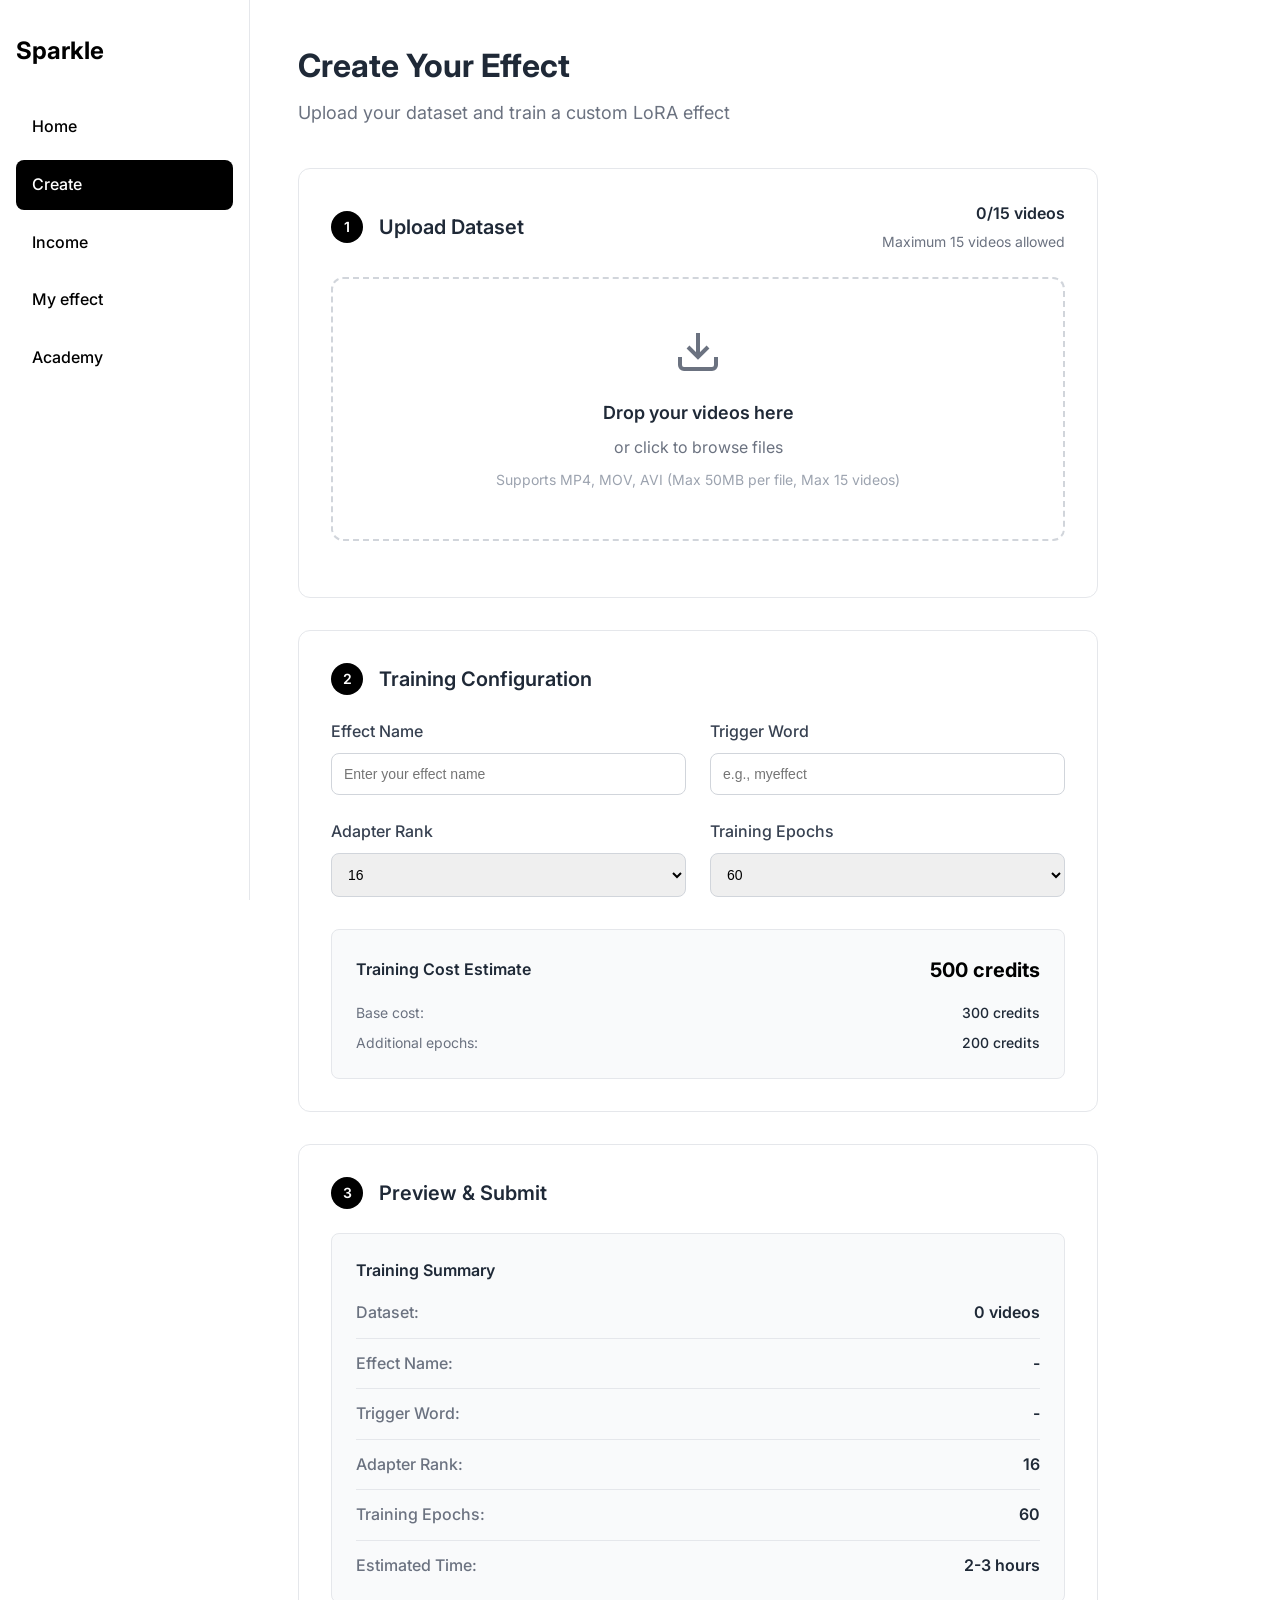
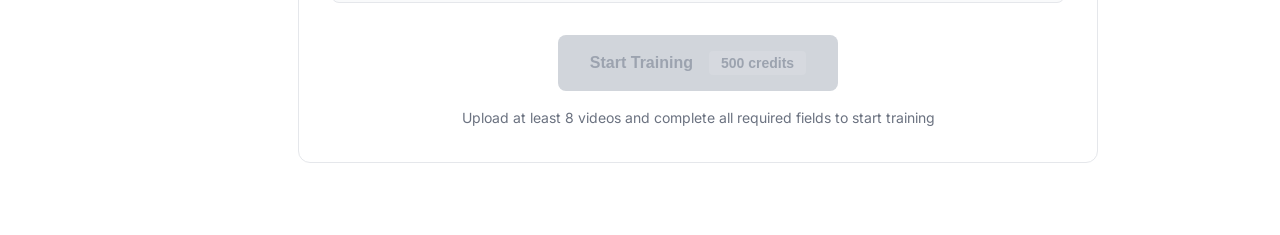
==== create.html @ 31687cc3 "Initial commit" ====
<!DOCTYPE html>
<html lang="en">
<head>
    <meta charset="UTF-8">
    <meta name="viewport" content="width=device-width, initial-scale=1.0">
    <title>Sparkle - Create</title>
    <link rel="stylesheet" href="create-styles.css">
    <link href="https://fonts.googleapis.com/css2?family=Inter:wght@400;500;600;700&display=swap" rel="stylesheet">
</head>
<body>
    <div class="create-container">
        <!-- Left Sidebar Navigation -->
        <aside class="sidebar">
            <div class="sidebar-header">
                <h1 class="platform-name">Sparkle</h1>
            </div>
            <nav class="sidebar-nav">
                <a href="dashboard.html" class="nav-item">
                    <span class="nav-text">Home</span>
                </a>
                <a href="create.html" class="nav-item active">
                    <span class="nav-text">Create</span>
                </a>
                <a href="income.html" class="nav-item">
                    <span class="nav-text">Income</span>
                </a>
                <a href="my-effects.html" class="nav-item">
                    <span class="nav-text">My effect</span>
                </a>
                <a href="academy.html" class="nav-item">
                    <span class="nav-text">Academy</span>
                </a>
            </nav>
        </aside>

        <!-- Main Content Area -->
        <main class="main-content">
            <!-- Page Header -->
            <div class="page-header">
                <h2 class="page-title">Create Your Effect</h2>
                <p class="page-description">Upload your dataset and train a custom LoRA effect</p>
            </div>

            <!-- Create Form -->
            <div class="create-form">
                <!-- Step 1: Dataset Upload -->
                <div class="form-section">
                    <div class="section-header">
                        <div class="step-number">1</div>
                        <h3 class="section-title">Upload Dataset</h3>
                        <div class="upload-status">
                            <span class="upload-count" id="upload-count">0/15 videos</span>
                            <span class="upload-limit">Maximum 15 videos allowed</span>
                        </div>
                    </div>
                    
                    <div class="upload-area" id="upload-area">
                        <div class="upload-content">
                            <div class="upload-icon">
                                <svg width="48" height="48" viewBox="0 0 24 24" fill="none" stroke="currentColor" stroke-width="2">
                                    <path d="M21 15v4a2 2 0 0 1-2 2H5a2 2 0 0 1-2-2v-4"/>
                                    <polyline points="7,10 12,15 17,10"/>
                                    <line x1="12" y1="15" x2="12" y2="3"/>
                                </svg>
                            </div>
                            <h4 class="upload-title">Drop your videos here</h4>
                            <p class="upload-description">or click to browse files</p>
                            <p class="upload-hint">Supports MP4, MOV, AVI (Max 50MB per file, Max 15 videos)</p>
                        </div>
                        <input type="file" id="file-input" multiple accept="video/*" class="file-input">
                    </div>

                    <!-- Uploaded Files List -->
                    <div class="uploaded-files" id="uploaded-files">
                        <!-- Files will be added here dynamically -->
                    </div>

                    <!-- Batch Labeling Controls -->
                    <div class="batch-controls" id="batch-controls" style="display: none;">
                        <div class="batch-header">
                            <h4>AI Labeling</h4>
                            <p>Use AI to automatically label your videos</p>
                        </div>
                        <div class="batch-buttons">
                            <button class="batch-btn" id="label-all-btn">
                                <span class="btn-icon">🤖</span>
                                <span class="btn-text">Label All Videos</span>
                            </button>
                            <button class="batch-btn secondary" id="clear-all-labels-btn">
                                <span class="btn-icon">🗑️</span>
                                <span class="btn-text">Clear All Labels</span>
                            </button>
                        </div>
                    </div>
                </div>

                <!-- Step 2: Training Configuration -->
                <div class="form-section">
                    <div class="section-header">
                        <div class="step-number">2</div>
                        <h3 class="section-title">Training Configuration</h3>
                    </div>

                    <div class="config-grid">
                        <!-- Effect Name -->
                        <div class="config-item">
                            <label class="config-label">Effect Name</label>
                            <input type="text" class="config-input" placeholder="Enter your effect name" id="effect-name">
                        </div>

                        <!-- Trigger Word -->
                        <div class="config-item">
                            <label class="config-label">Trigger Word</label>
                            <input type="text" class="config-input" placeholder="e.g., myeffect" id="trigger-word">
                        </div>

                        <!-- Adapter Rank -->
                        <div class="config-item">
                            <label class="config-label">Adapter Rank</label>
                            <select class="config-select" id="adapter-rank">
                                <option value="8">8</option>
                                <option value="16" selected>16</option>
                                <option value="32">32</option>
                                <option value="64">64</option>
                            </select>
                        </div>

                        <!-- Training Epochs -->
                        <div class="config-item">
                            <label class="config-label">Training Epochs</label>
                            <select class="config-select" id="training-epochs">
                                <option value="30">30</option>
                                <option value="60" selected>60</option>
                                <option value="90">90</option>
                                <option value="120">120</option>
                            </select>
                        </div>
                    </div>

                    <!-- Training Cost Estimate -->
                    <div class="cost-estimate">
                        <div class="cost-header">
                            <h4 class="cost-title">Training Cost Estimate</h4>
                            <span class="cost-amount">500 credits</span>
                        </div>
                        <div class="cost-breakdown">
                            <div class="cost-item">
                                <span class="cost-label">Base cost:</span>
                                <span class="cost-value">300 credits</span>
                            </div>
                            <div class="cost-item">
                                <span class="cost-label">Additional epochs:</span>
                                <span class="cost-value">200 credits</span>
                            </div>
                        </div>
                    </div>
                </div>

                <!-- Step 3: Preview & Submit -->
                <div class="form-section">
                    <div class="section-header">
                        <div class="step-number">3</div>
                        <h3 class="section-title">Preview & Submit</h3>
                    </div>

                    <div class="preview-section">
                        <div class="preview-card">
                            <div class="preview-header">
                                <h4 class="preview-title">Training Summary</h4>
                            </div>
                            <div class="preview-content">
                                <div class="preview-item">
                                    <span class="preview-label">Dataset:</span>
                                    <span class="preview-value" id="preview-dataset">0 videos</span>
                                </div>
                                <div class="preview-item">
                                    <span class="preview-label">Effect Name:</span>
                                    <span class="preview-value" id="preview-name">-</span>
                                </div>
                                <div class="preview-item">
                                    <span class="preview-label">Trigger Word:</span>
                                    <span class="preview-value" id="preview-trigger">-</span>
                                </div>
                                <div class="preview-item">
                                    <span class="preview-label">Adapter Rank:</span>
                                    <span class="preview-value" id="preview-rank">16</span>
                                </div>
                                <div class="preview-item">
                                    <span class="preview-label">Training Epochs:</span>
                                    <span class="preview-value" id="preview-epochs">60</span>
                                </div>
                                <div class="preview-item">
                                    <span class="preview-label">Estimated Time:</span>
                                    <span class="preview-value">2-3 hours</span>
                                </div>
                            </div>
                        </div>
                    </div>

                    <!-- Training Status -->
                    <div class="training-status" id="training-status" style="display: none;">
                        <div class="status-card">
                            <div class="status-header">
                                <h4>Training in Progress</h4>
                                <div class="status-indicator">
                                    <div class="spinner"></div>
                                    <span>Processing...</span>
                                </div>
                            </div>
                            <div class="status-progress">
                                <div class="progress-bar">
                                    <div class="progress-fill" id="progress-fill"></div>
                                </div>
                                <span class="progress-text" id="progress-text">0%</span>
                            </div>
                            <p class="status-message">Your effect is being trained. This may take 2-3 hours.</p>
                        </div>
                    </div>

                    <!-- Submit Button -->
                    <div class="submit-section" id="submit-section">
                        <button class="submit-btn" id="submit-btn" disabled>
                            <span class="btn-text">Start Training</span>
                            <span class="btn-cost">500 credits</span>
                        </button>
                        <p class="submit-hint">Upload at least 8 videos and complete all required fields to start training</p>
                    </div>
                </div>
            </div>
        </main>
    </div>

    <script src="create.js"></script>
</body>
</html>
---- create-styles.css ----
/* Reset and Base Styles */
* {
    margin: 0;
    padding: 0;
    box-sizing: border-box;
}

body {
    font-family: 'Inter', -apple-system, BlinkMacSystemFont, 'Segoe UI', Roboto, sans-serif;
    line-height: 1.6;
    color: #000000;
    background: #ffffff;
}

.create-container {
    display: grid;
    grid-template-columns: 250px 1fr;
    min-height: 100vh;
}

/* Sidebar */
.sidebar {
    background: #ffffff;
    border-right: 1px solid #e5e7eb;
    padding: 2rem 1rem;
    position: sticky;
    top: 0;
    height: 100vh;
    overflow-y: auto;
}

.sidebar-header {
    margin-bottom: 2rem;
}

.platform-name {
    font-size: 1.5rem;
    font-weight: 700;
    color: #000000;
}

.sidebar-nav {
    display: flex;
    flex-direction: column;
    gap: 0.5rem;
}

.nav-item {
    display: flex;
    align-items: center;
    padding: 0.75rem 1rem;
    text-decoration: none;
    color: #000000;
    border-radius: 8px;
    transition: background-color 0.3s ease;
}

.nav-item.active {
    background: #000000;
    color: white;
}

.nav-item:hover:not(.active) {
    background: #f3f4f6;
}

.nav-text {
    font-weight: 500;
}

/* Main Content */
.main-content {
    padding: 2.5rem 3rem;
    background: #ffffff;
    overflow-y: auto;
}

/* Page Header */
.page-header {
    margin-bottom: 2.5rem;
}

.page-title {
    font-size: 2rem;
    font-weight: 700;
    color: #1f2937;
    margin-bottom: 0.5rem;
}

.page-description {
    font-size: 1.125rem;
    color: #6b7280;
}

/* Create Form */
.create-form {
    max-width: 800px;
}

.form-section {
    background: #ffffff;
    border: 1px solid #e5e7eb;
    border-radius: 12px;
    padding: 2rem;
    margin-bottom: 2rem;
}

.section-header {
    display: flex;
    align-items: center;
    gap: 1rem;
    margin-bottom: 1.5rem;
}

.step-number {
    width: 32px;
    height: 32px;
    background: #000000;
    color: white;
    border-radius: 50%;
    display: flex;
    align-items: center;
    justify-content: center;
    font-weight: 600;
    font-size: 0.875rem;
}

.section-title {
    font-size: 1.25rem;
    font-weight: 600;
    color: #1f2937;
    flex: 1;
}

.upload-status {
    display: flex;
    flex-direction: column;
    align-items: flex-end;
    gap: 0.25rem;
}

.upload-count {
    font-weight: 600;
    color: #1f2937;
}

.upload-limit {
    font-size: 0.875rem;
    color: #6b7280;
}

.upload-area {
    border: 2px dashed #d1d5db;
    border-radius: 12px;
    padding: 3rem 2rem;
    text-align: center;
    cursor: pointer;
    transition: all 0.3s ease;
    position: relative;
    margin-bottom: 1.5rem;
}

.upload-area:hover {
    border-color: #9ca3af;
    background: #f9fafb;
}

.upload-area.dragover {
    border-color: #000000;
    background: #f3f4f6;
}

.upload-icon {
    margin-bottom: 1rem;
    color: #6b7280;
}

.upload-title {
    font-size: 1.125rem;
    font-weight: 600;
    color: #1f2937;
    margin-bottom: 0.5rem;
}

.upload-description {
    color: #6b7280;
    margin-bottom: 0.5rem;
}

.upload-hint {
    font-size: 0.875rem;
    color: #9ca3af;
}

.file-input {
    position: absolute;
    top: 0;
    left: 0;
    width: 100%;
    height: 100%;
    opacity: 0;
    cursor: pointer;
}

.uploaded-files {
    display: flex;
    flex-direction: column;
    gap: 1rem;
}

.file-item {
    display: flex;
    flex-direction: column;
    background: #f9fafb;
    border: 1px solid #e5e7eb;
    border-radius: 8px;
    transition: all 0.3s ease;
    overflow: hidden;
}

.file-item:hover {
    border-color: #d1d5db;
    background: #f3f4f6;
}

.file-info {
    display: flex;
    align-items: center;
    gap: 1rem;
    flex: 1;
    padding: 1rem;
}

.file-icon {
    font-size: 1.5rem;
}

.file-details h5 {
    font-weight: 600;
    color: #1f2937;
    margin-bottom: 0.25rem;
}

.file-details p {
    font-size: 0.875rem;
    color: #6b7280;
}

.file-actions {
    display: flex;
    align-items: center;
    gap: 0.5rem;
    padding: 0 1rem 1rem;
}

.remove-file {
    background: none;
    border: none;
    color: #ef4444;
    cursor: pointer;
    padding: 0.5rem;
    border-radius: 4px;
    transition: background-color 0.3s ease;
    font-size: 1rem;
}

.remove-file:hover {
    background: #fef2f2;
}

/* Video Labeling Styles */
.video-labeling {
    margin-top: 0;
    padding: 1rem;
    border-top: 1px solid #e5e7eb;
    background: #ffffff;
}

.labeling-header {
    display: flex;
    align-items: center;
    justify-content: space-between;
    margin-bottom: 1rem;
}

.labeling-title {
    font-weight: 600;
    color: #1f2937;
}

.labeling-actions {
    display: flex;
    gap: 0.5rem;
}

.label-btn {
    background: #000000;
    color: white;
    border: none;
    padding: 0.5rem 1rem;
    border-radius: 6px;
    font-size: 0.875rem;
    font-weight: 500;
    cursor: pointer;
    transition: background-color 0.3s ease;
    display: flex;
    align-items: center;
    gap: 0.5rem;
}

.label-btn:hover {
    background: #374151;
}

.label-btn.secondary {
    background: #f3f4f6;
    color: #374151;
    border: 1px solid #d1d5db;
}

.label-btn.secondary:hover {
    background: #e5e7eb;
}

.label-btn:disabled {
    background: #d1d5db;
    color: #9ca3af;
    cursor: not-allowed;
}

.labeling-content {
    background: #ffffff;
    border: 1px solid #e5e7eb;
    border-radius: 8px;
    padding: 1rem;
}

.label-textarea {
    width: 100%;
    min-height: 80px;
    padding: 0.75rem;
    border: 1px solid #d1d5db;
    border-radius: 6px;
    font-family: inherit;
    font-size: 0.875rem;
    resize: vertical;
    transition: border-color 0.3s ease;
}

.label-textarea:focus {
    outline: none;
    border-color: #000000;
}

.label-status {
    display: flex;
    align-items: center;
    gap: 0.5rem;
    margin-top: 0.5rem;
    font-size: 0.875rem;
}

.status-indicator {
    display: flex;
    align-items: center;
    gap: 0.5rem;
}

.status-dot {
    width: 8px;
    height: 8px;
    border-radius: 50%;
}

.status-dot.pending {
    background: #f59e0b;
}

.status-dot.processing {
    background: #3b82f6;
}

.status-dot.completed {
    background: #10b981;
}

.status-dot.error {
    background: #ef4444;
}

/* Batch Controls */
.batch-controls {
    margin-top: 1.5rem;
    padding: 1.5rem;
    background: #f9fafb;
    border: 1px solid #e5e7eb;
    border-radius: 8px;
}

.batch-header {
    margin-bottom: 1rem;
}

.batch-header h4 {
    font-weight: 600;
    color: #1f2937;
    margin-bottom: 0.25rem;
}

.batch-header p {
    font-size: 0.875rem;
    color: #6b7280;
}

.batch-buttons {
    display: flex;
    gap: 1rem;
    flex-wrap: wrap;
}

.batch-btn {
    background: #000000;
    color: white;
    border: none;
    padding: 0.75rem 1.5rem;
    border-radius: 8px;
    font-weight: 500;
    cursor: pointer;
    transition: all 0.3s ease;
    display: flex;
    align-items: center;
    gap: 0.5rem;
}

.batch-btn:hover {
    background: #374151;
}

.batch-btn.secondary {
    background: #f3f4f6;
    color: #374151;
    border: 1px solid #d1d5db;
}

.batch-btn.secondary:hover {
    background: #e5e7eb;
}

.btn-icon {
    font-size: 1.125rem;
}

/* Training Status */
.training-status {
    margin-top: 1.5rem;
}

.status-card {
    background: #f0f9ff;
    border: 1px solid #0ea5e9;
    border-radius: 12px;
    padding: 2rem;
}

.status-header {
    display: flex;
    align-items: center;
    justify-content: space-between;
    margin-bottom: 1.5rem;
}

.status-header h4 {
    font-weight: 600;
    color: #0c4a6e;
}

.status-indicator {
    display: flex;
    align-items: center;
    gap: 0.75rem;
    color: #0c4a6e;
    font-weight: 500;
}

.spinner {
    width: 20px;
    height: 20px;
    border: 2px solid #e0f2fe;
    border-top: 2px solid #0ea5e9;
    border-radius: 50%;
    animation: spin 1s linear infinite;
}

@keyframes spin {
    0% { transform: rotate(0deg); }
    100% { transform: rotate(360deg); }
}

.status-progress {
    margin-bottom: 1rem;
}

.progress-bar {
    width: 100%;
    height: 8px;
    background: #e0f2fe;
    border-radius: 4px;
    overflow: hidden;
    margin-bottom: 0.5rem;
}

.progress-fill {
    height: 100%;
    background: #0ea5e9;
    border-radius: 4px;
    transition: width 0.3s ease;
    width: 0%;
}

.progress-text {
    font-size: 0.875rem;
    color: #0c4a6e;
    font-weight: 500;
}

.status-message {
    color: #0c4a6e;
    font-size: 0.875rem;
}

.config-grid {
    display: grid;
    grid-template-columns: repeat(auto-fit, minmax(250px, 1fr));
    gap: 1.5rem;
    margin-bottom: 2rem;
}

.config-item {
    display: flex;
    flex-direction: column;
    gap: 0.5rem;
}

.config-label {
    font-weight: 500;
    color: #374151;
}

.config-input,
.config-select {
    padding: 0.75rem;
    border: 1px solid #d1d5db;
    border-radius: 8px;
    font-size: 0.875rem;
    transition: border-color 0.3s ease;
}

.config-input:focus,
.config-select:focus {
    outline: none;
    border-color: #000000;
}

.cost-estimate {
    background: #f9fafb;
    border: 1px solid #e5e7eb;
    border-radius: 8px;
    padding: 1.5rem;
}

.cost-header {
    display: flex;
    align-items: center;
    justify-content: space-between;
    margin-bottom: 1rem;
}

.cost-title {
    font-weight: 600;
    color: #1f2937;
}

.cost-amount {
    font-size: 1.25rem;
    font-weight: 700;
    color: #000000;
}

.cost-breakdown {
    display: flex;
    flex-direction: column;
    gap: 0.5rem;
}

.cost-item {
    display: flex;
    justify-content: space-between;
    font-size: 0.875rem;
}

.cost-label {
    color: #6b7280;
}

.cost-value {
    font-weight: 500;
    color: #1f2937;
}

.preview-section {
    margin-bottom: 2rem;
}

.preview-card {
    background: #f9fafb;
    border: 1px solid #e5e7eb;
    border-radius: 8px;
    padding: 1.5rem;
}

.preview-header {
    margin-bottom: 1rem;
}

.preview-title {
    font-weight: 600;
    color: #1f2937;
}

.preview-content {
    display: flex;
    flex-direction: column;
    gap: 0.75rem;
}

.preview-item {
    display: flex;
    justify-content: space-between;
    padding-bottom: 0.75rem;
    border-bottom: 1px solid #e5e7eb;
}

.preview-item:last-child {
    border-bottom: none;
    padding-bottom: 0;
}

.preview-label {
    color: #6b7280;
    font-weight: 500;
}

.preview-value {
    color: #1f2937;
    font-weight: 600;
}

.submit-section {
    text-align: center;
}

.submit-btn {
    background: #000000;
    color: white;
    border: none;
    padding: 1rem 2rem;
    border-radius: 8px;
    font-size: 1rem;
    font-weight: 600;
    cursor: pointer;
    transition: all 0.3s ease;
    display: flex;
    align-items: center;
    gap: 1rem;
    margin: 0 auto 1rem;
}

.submit-btn:hover:not(:disabled) {
    background: #374151;
    transform: translateY(-1px);
}

.submit-btn:disabled {
    background: #d1d5db;
    color: #9ca3af;
    cursor: not-allowed;
    transform: none;
}

.btn-text {
    font-weight: 600;
}

.btn-cost {
    background: rgba(255, 255, 255, 0.1);
    padding: 0.25rem 0.75rem;
    border-radius: 4px;
    font-size: 0.875rem;
}

.submit-hint {
    font-size: 0.875rem;
    color: #6b7280;
}

/* Responsive Design */
@media (max-width: 768px) {
    .create-container {
        grid-template-columns: 1fr;
    }

    .sidebar {
        display: none;
    }

    .main-content {
        padding: 1.5rem;
    }

    .config-grid {
        grid-template-columns: 1fr;
    }

    .form-section {
        padding: 1.5rem;
    }

    .upload-area {
        padding: 2rem 1rem;
    }
    
    .file-actions {
        flex-direction: column;
        align-items: stretch;
    }
    
    .labeling-actions {
        flex-direction: column;
        gap: 0.5rem;
    }
}

@media (max-width: 480px) {
    .page-title {
        font-size: 1.5rem;
    }

    .section-title {
        font-size: 1.125rem;
    }

    .submit-btn {
        flex-direction: column;
        gap: 0.5rem;
    }
}
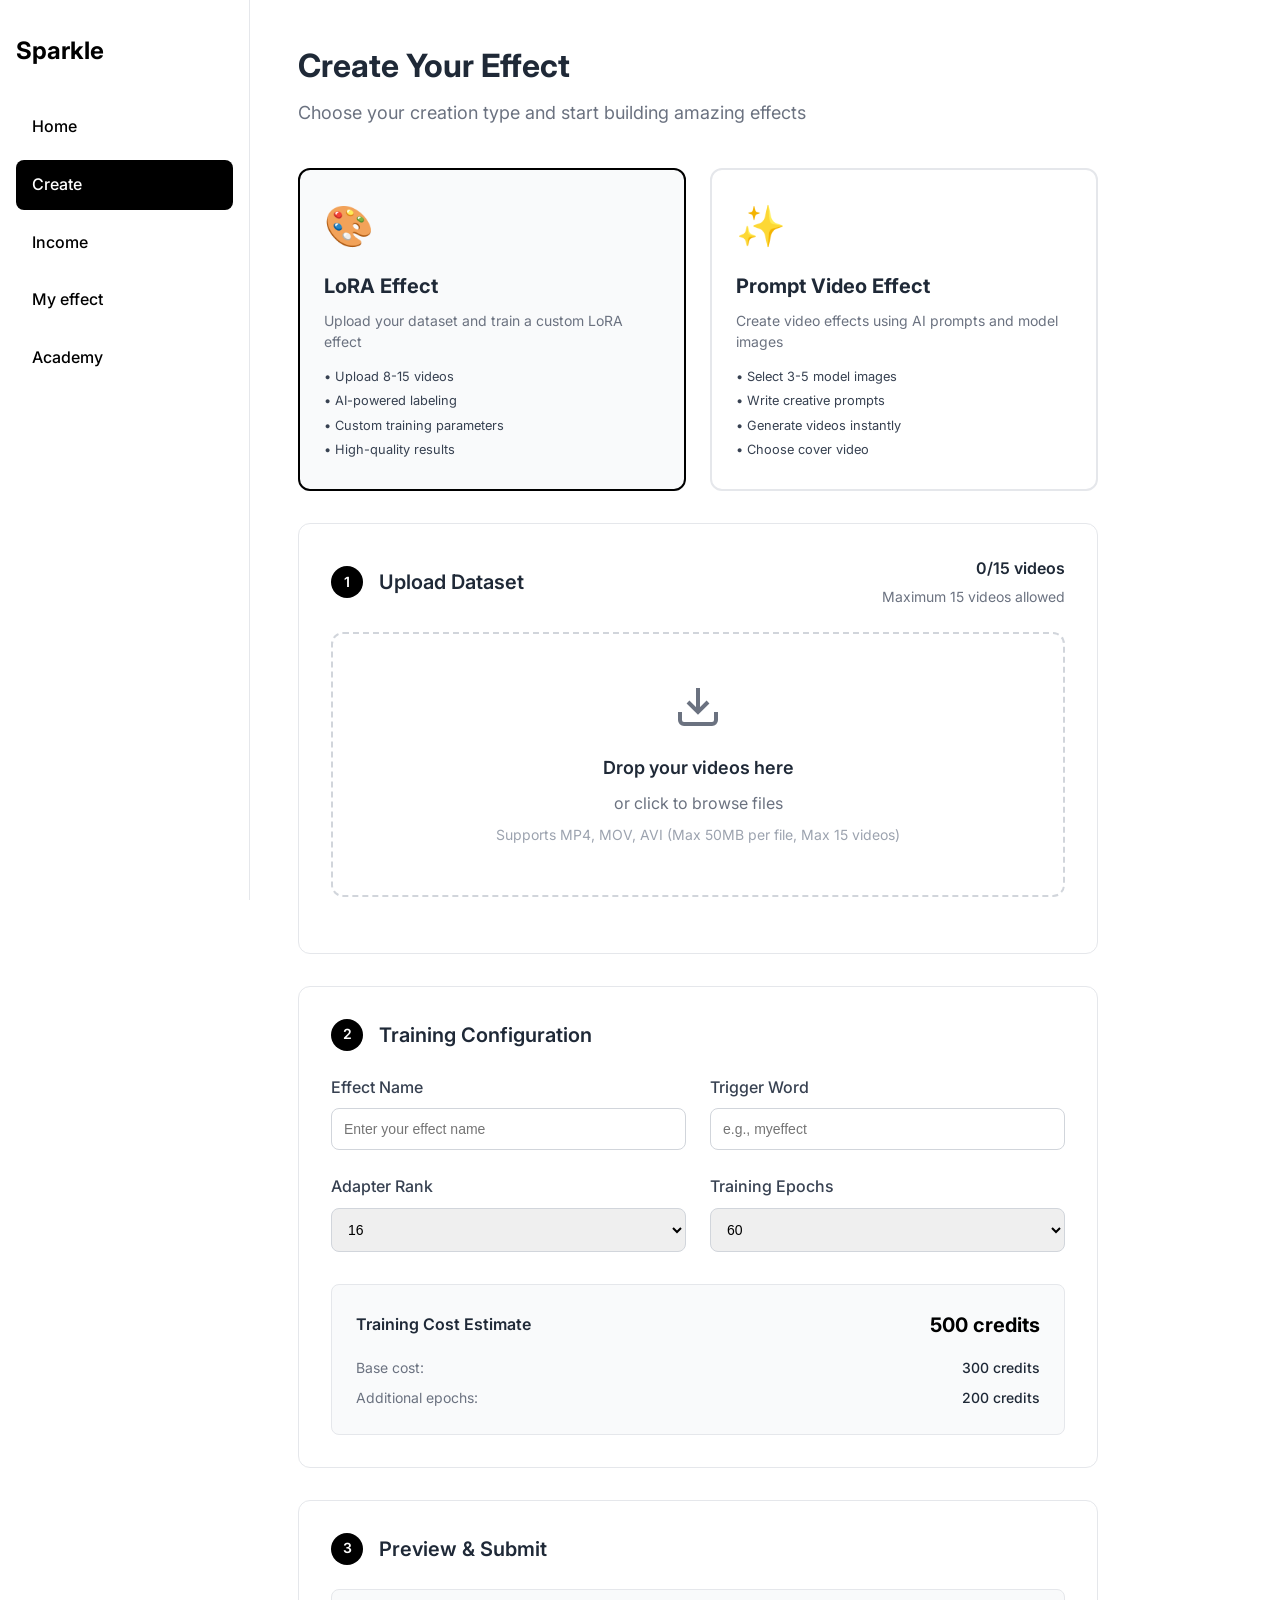
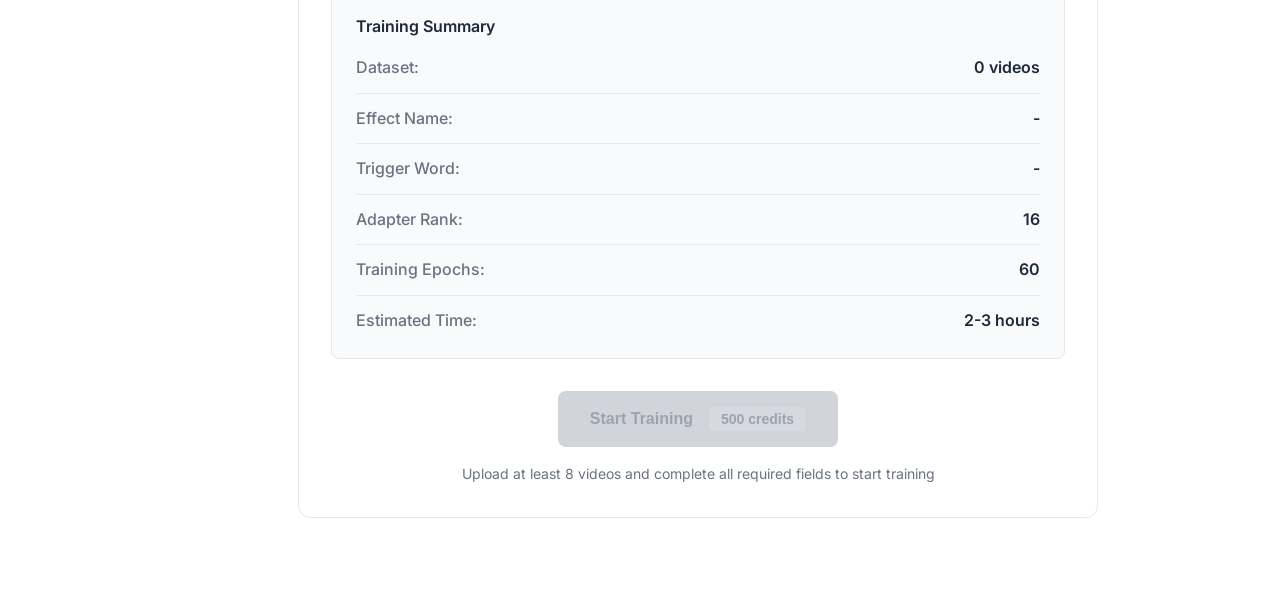
==== commit 51221e27: "Initial commit" ====
--- a/create.html
+++ b/create.html
@@ -38,11 +38,49 @@
             <!-- Page Header -->
             <div class="page-header">
                 <h2 class="page-title">Create Your Effect</h2>
-                <p class="page-description">Upload your dataset and train a custom LoRA effect</p>
+                <p class="page-description">Choose your creation type and start building amazing effects</p>
             </div>
 
-            <!-- Create Form -->
-            <div class="create-form">
+            <!-- Creation Type Selection -->
+            <div class="creation-type-section">
+                <div class="type-selector">
+                    <div class="type-option active" data-type="lora" id="lora-option">
+                        <div class="type-icon">🎨</div>
+                        <div class="type-content">
+                            <h3>LoRA Effect</h3>
+                            <p>Upload your dataset and train a custom LoRA effect</p>
+                            <ul class="type-features">
+                                <li>• Upload 8-15 videos</li>
+                                <li>• AI-powered labeling</li>
+                                <li>• Custom training parameters</li>
+                                <li>• High-quality results</li>
+                            </ul>
+                        </div>
+                    </div>
+                    <div class="type-option" data-type="prompt" id="prompt-option">
+                        <div class="type-icon">✨</div>
+                        <div class="type-content">
+                            <h3>Prompt Video Effect</h3>
+                            <p>Create video effects using AI prompts and model images</p>
+                            <ul class="type-features">
+                                <li>• Select 3-5 model images</li>
+                                <li>• Write creative prompts</li>
+                                <li>• Generate videos instantly</li>
+                                <li>• Choose cover video</li>
+                            </ul>
+                        </div>
+                    </div>
+                </div>
+                <div class="type-reset" id="type-reset" style="display: none;">
+                    <button class="more-info-btn" onclick="expandOptions()">
+                        <span class="more-info-text">Expand</span>
+                        <span class="more-info-icon">↓</span>
+                    </button>
+                </div>
+            </div>
+
+            <!-- LoRA Effect Creation Form -->
+            <div class="create-form" id="lora-form">
                 <!-- Step 1: Dataset Upload -->
                 <div class="form-section">
                     <div class="section-header">
@@ -209,6 +247,7 @@
                             </div>
                             <div class="status-progress">
                                 <div class="progress-bar">
+                                    
                                     <div class="progress-fill" id="progress-fill"></div>
                                 </div>
                                 <span class="progress-text" id="progress-text">0%</span>
@@ -227,6 +266,211 @@
                     </div>
                 </div>
             </div>
+
+            <!-- Prompt Video Effect Creation Form -->
+            <div class="create-form" id="prompt-form" style="display: none;">
+                <!-- Step 1: Select Model Images -->
+                <div class="form-section">
+                    <div class="section-header">
+                        <div class="step-number">1</div>
+                        <h3 class="section-title">Select Model Images</h3>
+                        <div class="image-selection-status">
+                            <span class="selected-count" id="selected-count">0/5 images</span>
+                            <span class="selection-limit">Select 3-5 model images</span>
+                        </div>
+                    </div>
+                    
+                    <div class="image-gallery">
+                        <div class="gallery-header">
+                            <h4>Model Image Gallery</h4>
+                            <div class="gallery-controls">
+                                <input type="text" class="search-input" placeholder="Search images..." id="image-search">
+                                <select class="filter-select" id="image-filter">
+                                    <option value="all">All Categories</option>
+                                    <option value="portrait">Portrait</option>
+                                    <option value="landscape">Landscape</option>
+                                    <option value="action">Action</option>
+                                    <option value="artistic">Artistic</option>
+                                </select>
+                            </div>
+                        </div>
+                        
+                        <div class="gallery-grid" id="gallery-grid">
+                            <!-- Images will be loaded dynamically -->
+                        </div>
+                        
+                        <div class="gallery-pagination">
+                            <button class="pagination-btn" id="prev-page">← Previous</button>
+                            <span class="page-info" id="page-info">Page 1 of 10</span>
+                            <button class="pagination-btn" id="next-page">Next →</button>
+                        </div>
+                    </div>
+
+                    <!-- Selected Images Preview -->
+                    <div class="selected-images" id="selected-images" style="display: none;">
+                        <h4>Selected Images (3-5)</h4>
+                        <div class="selected-grid" id="selected-grid">
+                            <!-- Selected images will be shown here -->
+                        </div>
+                    </div>
+                </div>
+
+                <!-- Step 2: Write Prompt -->
+                <div class="form-section">
+                    <div class="section-header">
+                        <div class="step-number">2</div>
+                        <h3 class="section-title">Write Your Prompt</h3>
+                    </div>
+
+                    <div class="prompt-section">
+                        <div class="prompt-input-area">
+                            <label class="prompt-label">Describe your video effect</label>
+                            <textarea class="prompt-textarea" id="prompt-text" placeholder="Describe a dance move, visual effect, or any creative action you want to see in the video..."></textarea>
+                            <div class="prompt-examples">
+                                <h5>Example Prompts:</h5>
+                                <ul>
+                                    <li>"A graceful ballet dancer performing a pirouette in a sunlit studio"</li>
+                                    <li>"A martial artist executing a perfect roundhouse kick with energy effects"</li>
+                                    <li>"A painter creating a masterpiece with swirling colors and magical brushstrokes"</li>
+                                    <li>"A gymnast performing a backflip with sparkle effects"</li>
+                                </ul>
+                            </div>
+                        </div>
+                        
+                        <div class="prompt-settings">
+                            <div class="setting-item">
+                                <label class="setting-label">Video Duration</label>
+                                <select class="setting-select" id="video-duration">
+                                    <option value="3">3 seconds</option>
+                                    <option value="5" selected>5 seconds</option>
+                                    <option value="8">8 seconds</option>
+                                    <option value="10">10 seconds</option>
+                                </select>
+                            </div>
+                            <div class="setting-item">
+                                <label class="setting-label">Style Strength</label>
+                                <select class="setting-select" id="style-strength">
+                                    <option value="0.7">Subtle (0.7)</option>
+                                    <option value="0.8" selected>Balanced (0.8)</option>
+                                    <option value="0.9">Strong (0.9)</option>
+                                    <option value="1.0">Maximum (1.0)</option>
+                                </select>
+                            </div>
+                        </div>
+                    </div>
+                </div>
+
+                <!-- Step 3: Generate Videos -->
+                <div class="form-section">
+                    <div class="section-header">
+                        <div class="step-number">3</div>
+                        <h3 class="section-title">Generate Videos</h3>
+                    </div>
+
+                    <div class="generation-section">
+                        <div class="generation-controls">
+                            <button class="generate-btn" id="generate-btn" disabled>
+                                <span class="btn-icon">🎬</span>
+                                <span class="btn-text">Generate Videos</span>
+                                <span class="btn-cost">200 credits</span>
+                            </button>
+                            <p class="generate-hint">Select 3-5 images and write a prompt to start generation</p>
+                        </div>
+
+                        <!-- Generation Progress -->
+                        <div class="generation-progress" id="generation-progress" style="display: none;">
+                            <div class="progress-card">
+                                <div class="progress-header">
+                                    <h4>Generating Videos</h4>
+                                    <div class="progress-indicator">
+                                        <div class="spinner"></div>
+                                        <span id="progress-status">Processing...</span>
+                                    </div>
+                                </div>
+                                <div class="progress-details">
+                                    <div class="progress-bar">
+                                        <div class="progress-fill" id="prompt-progress-fill"></div>
+                                    </div>
+                                    <span class="progress-text" id="prompt-progress-text">0%</span>
+                                </div>
+                                <p class="progress-message">Generating videos from your selected images and prompt...</p>
+                            </div>
+                        </div>
+
+                        <!-- Generated Videos -->
+                        <div class="generated-videos" id="generated-videos" style="display: none;">
+                            <h4>Generated Videos</h4>
+                            <p class="videos-hint">Review the generated videos and select one as your cover video</p>
+                            <div class="videos-grid" id="videos-grid">
+                                <!-- Generated videos will be shown here -->
+                            </div>
+                        </div>
+                    </div>
+                </div>
+
+                <!-- Step 4: Publish Effect -->
+                <div class="form-section">
+                    <div class="section-header">
+                        <div class="step-number">4</div>
+                        <h3 class="section-title">Publish Effect</h3>
+                    </div>
+
+                    <div class="publish-section">
+                        <div class="publish-form">
+                            <div class="form-row">
+                                <div class="form-item">
+                                    <label class="form-label">Effect Name</label>
+                                    <input type="text" class="form-input" id="prompt-effect-name" placeholder="Enter your effect name">
+                                </div>
+                                <div class="form-item">
+                                    <label class="form-label">Category</label>
+                                    <select class="form-select" id="effect-category">
+                                        <option value="dance">Dance</option>
+                                        <option value="action">Action</option>
+                                        <option value="artistic">Artistic</option>
+                                        <option value="sports">Sports</option>
+                                        <option value="lifestyle">Lifestyle</option>
+                                        <option value="other">Other</option>
+                                    </select>
+                                </div>
+                            </div>
+                            <div class="form-item">
+                                <label class="form-label">Description</label>
+                                <textarea class="form-textarea" id="effect-description" placeholder="Describe your effect and how users can use it..."></textarea>
+                            </div>
+                            <div class="form-item">
+                                <label class="form-label">Tags</label>
+                                <input type="text" class="form-input" id="effect-tags" placeholder="Enter tags separated by commas">
+                            </div>
+                        </div>
+
+                        <div class="publish-preview">
+                            <h4>Effect Preview</h4>
+                            <div class="preview-card">
+                                <div class="preview-video" id="preview-video">
+                                    <!-- Selected cover video will be shown here -->
+                                </div>
+                                <div class="preview-info">
+                                    <h5 id="preview-name">Effect Name</h5>
+                                    <p id="preview-description">Effect description will appear here</p>
+                                    <div class="preview-tags" id="preview-tags">
+                                        <!-- Tags will be shown here -->
+                                    </div>
+                                </div>
+                            </div>
+                        </div>
+
+                        <!-- Publish Button -->
+                        <div class="publish-actions">
+                            <button class="publish-btn" id="publish-btn" disabled>
+                                <span class="btn-icon">🚀</span>
+                                <span class="btn-text">Publish Effect</span>
+                            </button>
+                            <p class="publish-hint">Complete all fields and select a cover video to publish</p>
+                        </div>
+                    </div>
+                </div>
+            </div>
         </main>
     </div>
 
--- a/create-styles.css
+++ b/create-styles.css
@@ -740,6 +740,670 @@
     }
 }
 
+/* Creation Type Selection */
+.creation-type-section {
+    margin-bottom: 2rem;
+}
+
+.type-selector {
+    display: grid;
+    grid-template-columns: 1fr 1fr;
+    gap: 1.5rem;
+    max-width: 800px;
+}
+
+.type-option {
+    background: #ffffff;
+    border: 2px solid #e5e7eb;
+    border-radius: 12px;
+    padding: 1.5rem;
+    cursor: pointer;
+    transition: all 0.3s cubic-bezier(0.4, 0, 0.2, 1);
+    position: relative;
+    overflow: visible;
+}
+
+.type-option:hover {
+    border-color: #d1d5db;
+    transform: translateY(-2px);
+    box-shadow: 0 8px 25px rgba(0, 0, 0, 0.12);
+}
+
+.type-option.active {
+    border-color: #000000;
+    background: #f9fafb;
+}
+
+/* 折叠状态样式 */
+.type-option.collapsed {
+    padding: 1rem;
+    min-height: 80px;
+    display: flex;
+    align-items: center;
+    transition: all 0.3s cubic-bezier(0.4, 0, 0.2, 1);
+}
+
+.type-option.collapsed .type-content {
+    display: flex;
+    align-items: center;
+    gap: 1rem;
+    width: 100%;
+}
+
+.type-option.collapsed .type-icon {
+    font-size: 2rem;
+    margin-bottom: 0;
+    flex-shrink: 0;
+    transition: all 0.3s cubic-bezier(0.4, 0, 0.2, 1);
+}
+
+.type-option.collapsed .type-content h3 {
+    font-size: 1.125rem;
+    margin-bottom: 0;
+    flex: 1;
+    transition: all 0.3s cubic-bezier(0.4, 0, 0.2, 1);
+}
+
+.type-option.collapsed .type-content p,
+.type-option.collapsed .type-features {
+    display: none;
+    opacity: 0;
+    transition: opacity 0.3s ease;
+}
+
+
+
+.type-icon {
+    font-size: 2.5rem;
+    margin-bottom: 0.75rem;
+    display: block;
+    transition: all 0.3s cubic-bezier(0.4, 0, 0.2, 1);
+}
+
+.type-content h3 {
+    font-size: 1.25rem;
+    font-weight: 700;
+    color: #1f2937;
+    margin-bottom: 0.5rem;
+    transition: all 0.3s cubic-bezier(0.4, 0, 0.2, 1);
+}
+
+.type-content p {
+    color: #6b7280;
+    margin-bottom: 1rem;
+    font-size: 0.875rem;
+    line-height: 1.5;
+    transition: all 0.3s cubic-bezier(0.4, 0, 0.2, 1);
+}
+
+.type-features {
+    list-style: none;
+    color: #374151;
+    font-size: 0.8rem;
+    line-height: 1.4;
+    transition: all 0.3s cubic-bezier(0.4, 0, 0.2, 1);
+}
+
+.type-features li {
+    margin-bottom: 0.4rem;
+}
+
+/* More Info 按钮样式 */
+.type-reset {
+    text-align: center;
+    margin-top: 1rem;
+    opacity: 0;
+    transform: translateY(-10px);
+    transition: all 0.3s ease;
+}
+
+.type-reset.show {
+    opacity: 1;
+    transform: translateY(0);
+}
+
+.more-info-btn {
+    background: transparent;
+    border: none;
+    color: #6b7280;
+    padding: 0.5rem 1rem;
+    border-radius: 6px;
+    font-size: 0.875rem;
+    font-weight: 500;
+    cursor: pointer;
+    transition: all 0.3s ease;
+    display: inline-flex;
+    flex-direction: column;
+    align-items: center;
+    gap: 0.25rem;
+}
+
+.more-info-btn:hover {
+    background: #f3f4f6;
+    color: #374151;
+    transform: translateY(-1px);
+}
+
+.more-info-text {
+    font-size: 0.75rem;
+    font-weight: 500;
+}
+
+.more-info-icon {
+    font-size: 1.125rem;
+    font-weight: bold;
+}
+
+/* Image Gallery Styles */
+.image-gallery {
+    margin-bottom: 2rem;
+}
+
+.gallery-header {
+    display: flex;
+    justify-content: space-between;
+    align-items: center;
+    margin-bottom: 1.5rem;
+}
+
+.gallery-header h4 {
+    font-weight: 600;
+    color: #1f2937;
+}
+
+.gallery-controls {
+    display: flex;
+    gap: 1rem;
+}
+
+.search-input {
+    padding: 0.5rem 1rem;
+    border: 1px solid #d1d5db;
+    border-radius: 6px;
+    font-size: 0.875rem;
+    min-width: 200px;
+}
+
+.filter-select {
+    padding: 0.5rem 1rem;
+    border: 1px solid #d1d5db;
+    border-radius: 6px;
+    font-size: 0.875rem;
+    background: white;
+}
+
+.gallery-grid {
+    display: grid;
+    grid-template-columns: repeat(auto-fill, minmax(150px, 1fr));
+    gap: 1rem;
+    margin-bottom: 1.5rem;
+}
+
+.gallery-item {
+    position: relative;
+    border-radius: 8px;
+    overflow: hidden;
+    cursor: pointer;
+    transition: all 0.3s ease;
+}
+
+.gallery-item:hover {
+    transform: scale(1.05);
+    box-shadow: 0 4px 12px rgba(0, 0, 0, 0.15);
+}
+
+.gallery-item img {
+    width: 100%;
+    height: 150px;
+    object-fit: cover;
+}
+
+.gallery-item.selected {
+    border: 3px solid #000000;
+}
+
+.gallery-item .select-overlay {
+    position: absolute;
+    top: 0.5rem;
+    right: 0.5rem;
+    width: 24px;
+    height: 24px;
+    background: #000000;
+    color: white;
+    border-radius: 50%;
+    display: flex;
+    align-items: center;
+    justify-content: center;
+    font-size: 0.75rem;
+    font-weight: bold;
+}
+
+.gallery-pagination {
+    display: flex;
+    justify-content: center;
+    align-items: center;
+    gap: 1rem;
+}
+
+.pagination-btn {
+    padding: 0.5rem 1rem;
+    border: 1px solid #d1d5db;
+    background: white;
+    border-radius: 6px;
+    cursor: pointer;
+    transition: all 0.3s ease;
+}
+
+.pagination-btn:hover {
+    background: #f3f4f6;
+}
+
+.pagination-btn:disabled {
+    opacity: 0.5;
+    cursor: not-allowed;
+}
+
+.page-info {
+    font-size: 0.875rem;
+    color: #6b7280;
+}
+
+/* Selected Images */
+.selected-images {
+    background: #f9fafb;
+    border: 1px solid #e5e7eb;
+    border-radius: 8px;
+    padding: 1.5rem;
+}
+
+.selected-images h4 {
+    margin-bottom: 1rem;
+    font-weight: 600;
+    color: #1f2937;
+}
+
+.selected-grid {
+    display: grid;
+    grid-template-columns: repeat(auto-fit, minmax(120px, 1fr));
+    gap: 1rem;
+}
+
+.selected-item {
+    position: relative;
+    border-radius: 8px;
+    overflow: hidden;
+}
+
+.selected-item img {
+    width: 100%;
+    height: 120px;
+    object-fit: cover;
+}
+
+.selected-item .remove-btn {
+    position: absolute;
+    top: 0.25rem;
+    right: 0.25rem;
+    width: 20px;
+    height: 20px;
+    background: #ef4444;
+    color: white;
+    border: none;
+    border-radius: 50%;
+    cursor: pointer;
+    font-size: 0.75rem;
+    display: flex;
+    align-items: center;
+    justify-content: center;
+}
+
+/* Prompt Section */
+.prompt-section {
+    display: grid;
+    grid-template-columns: 2fr 1fr;
+    gap: 2rem;
+}
+
+.prompt-input-area {
+    display: flex;
+    flex-direction: column;
+    gap: 1rem;
+}
+
+.prompt-label {
+    font-weight: 600;
+    color: #1f2937;
+}
+
+.prompt-textarea {
+    width: 100%;
+    min-height: 120px;
+    padding: 1rem;
+    border: 1px solid #d1d5db;
+    border-radius: 8px;
+    font-family: inherit;
+    font-size: 0.875rem;
+    resize: vertical;
+    transition: border-color 0.3s ease;
+}
+
+.prompt-textarea:focus {
+    outline: none;
+    border-color: #000000;
+}
+
+.prompt-examples {
+    background: #f9fafb;
+    border: 1px solid #e5e7eb;
+    border-radius: 8px;
+    padding: 1rem;
+}
+
+.prompt-examples h5 {
+    font-weight: 600;
+    color: #1f2937;
+    margin-bottom: 0.5rem;
+}
+
+.prompt-examples ul {
+    list-style: none;
+    font-size: 0.875rem;
+    color: #6b7280;
+}
+
+.prompt-examples li {
+    margin-bottom: 0.5rem;
+    padding-left: 1rem;
+    position: relative;
+}
+
+.prompt-examples li:before {
+    content: "•";
+    position: absolute;
+    left: 0;
+    color: #000000;
+}
+
+.prompt-settings {
+    display: flex;
+    flex-direction: column;
+    gap: 1rem;
+}
+
+.setting-item {
+    display: flex;
+    flex-direction: column;
+    gap: 0.5rem;
+}
+
+.setting-label {
+    font-weight: 500;
+    color: #374151;
+}
+
+.setting-select {
+    padding: 0.75rem;
+    border: 1px solid #d1d5db;
+    border-radius: 6px;
+    font-size: 0.875rem;
+    background: white;
+}
+
+/* Generation Section */
+.generation-controls {
+    text-align: center;
+    margin-bottom: 2rem;
+}
+
+.generate-btn {
+    background: #000000;
+    color: white;
+    border: none;
+    padding: 1rem 2rem;
+    border-radius: 8px;
+    font-size: 1rem;
+    font-weight: 600;
+    cursor: pointer;
+    transition: all 0.3s ease;
+    display: flex;
+    align-items: center;
+    gap: 1rem;
+    margin: 0 auto 1rem;
+}
+
+.generate-btn:hover:not(:disabled) {
+    background: #374151;
+    transform: translateY(-1px);
+}
+
+.generate-btn:disabled {
+    background: #d1d5db;
+    color: #9ca3af;
+    cursor: not-allowed;
+}
+
+.generate-hint {
+    font-size: 0.875rem;
+    color: #6b7280;
+}
+
+/* Generated Videos */
+.generated-videos {
+    margin-top: 2rem;
+}
+
+.generated-videos h4 {
+    font-weight: 600;
+    color: #1f2937;
+    margin-bottom: 0.5rem;
+}
+
+.videos-hint {
+    font-size: 0.875rem;
+    color: #6b7280;
+    margin-bottom: 1.5rem;
+}
+
+.videos-grid {
+    display: grid;
+    grid-template-columns: repeat(auto-fit, minmax(200px, 1fr));
+    gap: 1.5rem;
+}
+
+.video-item {
+    position: relative;
+    border-radius: 8px;
+    overflow: hidden;
+    cursor: pointer;
+    transition: all 0.3s ease;
+}
+
+.video-item:hover {
+    transform: scale(1.02);
+    box-shadow: 0 4px 12px rgba(0, 0, 0, 0.15);
+}
+
+.video-item.selected {
+    border: 3px solid #000000;
+}
+
+.video-item video {
+    width: 100%;
+    height: 150px;
+    object-fit: cover;
+}
+
+.video-item .select-overlay {
+    position: absolute;
+    top: 0.5rem;
+    right: 0.5rem;
+    width: 24px;
+    height: 24px;
+    background: #000000;
+    color: white;
+    border-radius: 50%;
+    display: flex;
+    align-items: center;
+    justify-content: center;
+    font-size: 0.75rem;
+    font-weight: bold;
+}
+
+/* Publish Section */
+.publish-section {
+    display: grid;
+    grid-template-columns: 1fr 1fr;
+    gap: 2rem;
+}
+
+.publish-form {
+    display: flex;
+    flex-direction: column;
+    gap: 1.5rem;
+}
+
+.form-row {
+    display: grid;
+    grid-template-columns: 1fr 1fr;
+    gap: 1rem;
+}
+
+.form-item {
+    display: flex;
+    flex-direction: column;
+    gap: 0.5rem;
+}
+
+.form-label {
+    font-weight: 500;
+    color: #374151;
+}
+
+.form-input, .form-select, .form-textarea {
+    padding: 0.75rem;
+    border: 1px solid #d1d5db;
+    border-radius: 6px;
+    font-size: 0.875rem;
+    transition: border-color 0.3s ease;
+}
+
+.form-input:focus, .form-select:focus, .form-textarea:focus {
+    outline: none;
+    border-color: #000000;
+}
+
+.form-textarea {
+    min-height: 100px;
+    resize: vertical;
+}
+
+.publish-preview {
+    background: #f9fafb;
+    border: 1px solid #e5e7eb;
+    border-radius: 8px;
+    padding: 1.5rem;
+}
+
+.publish-preview h4 {
+    font-weight: 600;
+    color: #1f2937;
+    margin-bottom: 1rem;
+}
+
+.preview-video {
+    width: 100%;
+    height: 200px;
+    background: #e5e7eb;
+    border-radius: 8px;
+    margin-bottom: 1rem;
+    display: flex;
+    align-items: center;
+    justify-content: center;
+    color: #6b7280;
+}
+
+.preview-info h5 {
+    font-weight: 600;
+    color: #1f2937;
+    margin-bottom: 0.5rem;
+}
+
+.preview-info p {
+    font-size: 0.875rem;
+    color: #6b7280;
+    margin-bottom: 1rem;
+}
+
+.preview-tags {
+    display: flex;
+    flex-wrap: wrap;
+    gap: 0.5rem;
+}
+
+.tag {
+    background: #e5e7eb;
+    color: #374151;
+    padding: 0.25rem 0.5rem;
+    border-radius: 4px;
+    font-size: 0.75rem;
+}
+
+.publish-actions {
+    grid-column: 1 / -1;
+    text-align: center;
+    margin-top: 2rem;
+}
+
+.publish-btn {
+    background: #000000;
+    color: white;
+    border: none;
+    padding: 1rem 2rem;
+    border-radius: 8px;
+    font-size: 1rem;
+    font-weight: 600;
+    cursor: pointer;
+    transition: all 0.3s ease;
+    display: flex;
+    align-items: center;
+    gap: 1rem;
+    margin: 0 auto 1rem;
+}
+
+.publish-btn:hover:not(:disabled) {
+    background: #374151;
+    transform: translateY(-1px);
+}
+
+.publish-btn:disabled {
+    background: #d1d5db;
+    color: #9ca3af;
+    cursor: not-allowed;
+}
+
+.publish-hint {
+    font-size: 0.875rem;
+    color: #6b7280;
+}
+
+/* Image Selection Status */
+.image-selection-status {
+    display: flex;
+    flex-direction: column;
+    align-items: flex-end;
+    gap: 0.25rem;
+}
+
+.selected-count {
+    font-weight: 600;
+    color: #1f2937;
+}
+
+.selection-limit {
+    font-size: 0.875rem;
+    color: #6b7280;
+}
+
 @media (max-width: 480px) {
     .page-title {
         font-size: 1.5rem;
@@ -749,8 +1413,83 @@
         font-size: 1.125rem;
     }
 
-    .submit-btn {
+    .submit-btn, .generate-btn, .publish-btn {
         flex-direction: column;
         gap: 0.5rem;
     }
+
+    .type-selector {
+        grid-template-columns: 1fr;
+        gap: 1rem;
+        max-width: 100%;
+    }
+    
+    .type-option {
+        padding: 1.25rem;
+    }
+    
+    .type-icon {
+        font-size: 2rem;
+        margin-bottom: 0.5rem;
+    }
+    
+    .type-content h3 {
+        font-size: 1.125rem;
+    }
+    
+    .type-content p {
+        font-size: 0.8rem;
+        margin-bottom: 0.75rem;
+    }
+    
+    .type-features {
+        font-size: 0.75rem;
+    }
+    
+    /* 移动端优化折叠状态 */
+    .type-option.collapsed {
+        padding: 1rem;
+    }
+    
+    /* 移动端展开状态（默认状态） */
+    .type-option {
+        padding: 1.25rem;
+    }
+    
+    .type-option .type-content {
+        gap: 0.5rem;
+    }
+    
+    .type-option .type-icon {
+        font-size: 2rem;
+        margin-bottom: 0.5rem;
+    }
+    
+    .type-option .type-content h3 {
+        font-size: 1rem;
+        margin-bottom: 0.25rem;
+    }
+
+    .prompt-section {
+        grid-template-columns: 1fr;
+        gap: 1rem;
+    }
+
+    .publish-section {
+        grid-template-columns: 1fr;
+        gap: 1rem;
+    }
+
+    .form-row {
+        grid-template-columns: 1fr;
+    }
+
+    .gallery-controls {
+        flex-direction: column;
+        gap: 0.5rem;
+    }
+
+    .gallery-grid {
+        grid-template-columns: repeat(auto-fill, minmax(120px, 1fr));
+    }
 } 
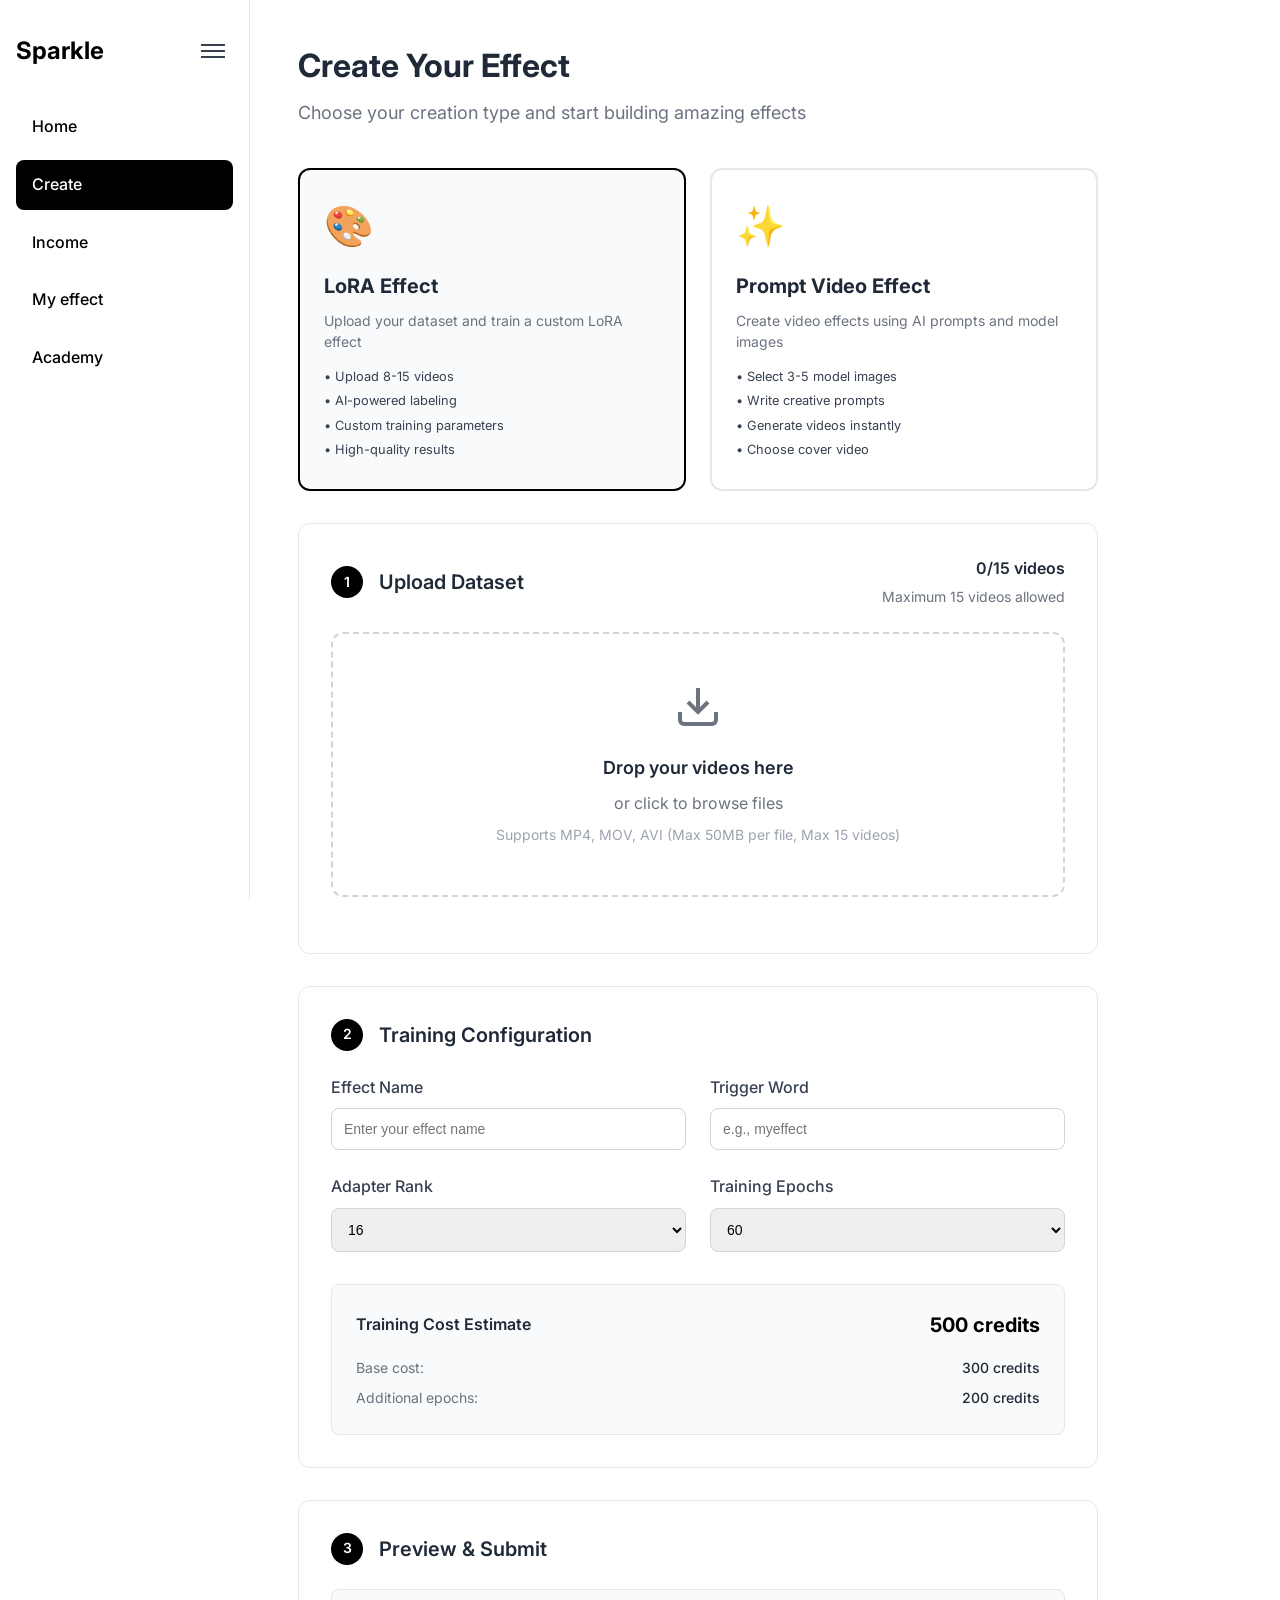
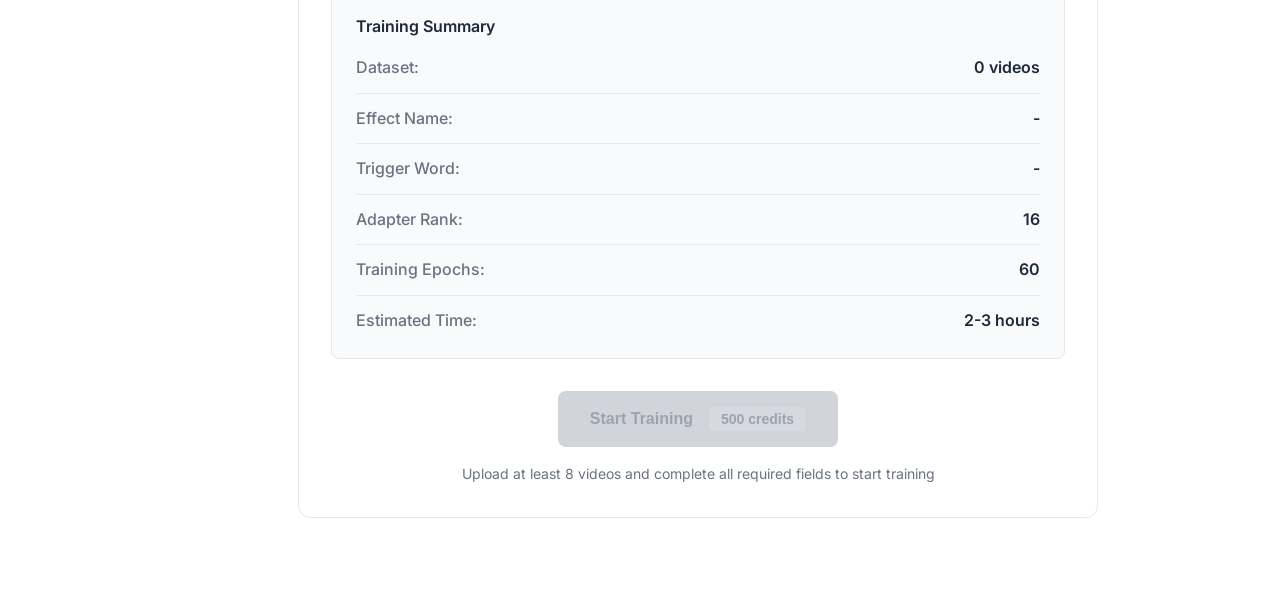
==== commit 6e6278b5: "Add sidebar toggle functionality with common styles and script Co-authored-by: sanzeninsaki <sanzeni" ====
--- a/create.html
+++ b/create.html
@@ -4,15 +4,23 @@
     <meta charset="UTF-8">
     <meta name="viewport" content="width=device-width, initial-scale=1.0">
     <title>Sparkle - Create</title>
+    <link rel="stylesheet" href="common-styles.css">
     <link rel="stylesheet" href="create-styles.css">
     <link href="https://fonts.googleapis.com/css2?family=Inter:wght@400;500;600;700&display=swap" rel="stylesheet">
 </head>
 <body>
     <div class="create-container">
         <!-- Left Sidebar Navigation -->
-        <aside class="sidebar">
+        <aside class="sidebar" id="sidebar">
             <div class="sidebar-header">
-                <h1 class="platform-name">Sparkle</h1>
+                <a href="index.html" style="text-decoration: none; color: inherit;">
+                    <h1 class="platform-name">Sparkle</h1>
+                </a>
+                <button class="sidebar-toggle" id="sidebar-toggle" onclick="toggleSidebar()">
+                    <span class="hamburger-line"></span>
+                    <span class="hamburger-line"></span>
+                    <span class="hamburger-line"></span>
+                </button>
             </div>
             <nav class="sidebar-nav">
                 <a href="dashboard.html" class="nav-item">
@@ -474,6 +482,7 @@
         </main>
     </div>
 
+    <script src="common.js"></script>
     <script src="create.js"></script>
 </body>
 </html> 
--- a/common-styles.css
+++ b/common-styles.css
@@ -0,0 +1,133 @@
+/* Common styles for sidebar toggle functionality */
+
+/* Hamburger Menu Button */
+.sidebar-toggle {
+    background: none;
+    border: none;
+    cursor: pointer;
+    padding: 0.5rem;
+    display: flex;
+    flex-direction: column;
+    gap: 4px;
+    transition: all 0.3s ease;
+}
+
+.hamburger-line {
+    width: 24px;
+    height: 2px;
+    background: #374151;
+    transition: all 0.3s ease;
+    display: block;
+}
+
+.sidebar-toggle:hover .hamburger-line {
+    background: #000000;
+}
+
+/* Sidebar header adjustments */
+.sidebar-header {
+    display: flex;
+    align-items: center;
+    justify-content: space-between;
+}
+
+/* Collapsed Sidebar Styles */
+.sidebar.collapsed {
+    width: 80px;
+}
+
+.sidebar.collapsed .platform-name {
+    font-size: 1.2rem;
+    text-align: center;
+}
+
+.sidebar.collapsed .sidebar-header {
+    flex-direction: column;
+    gap: 1rem;
+}
+
+.sidebar.collapsed .sidebar-header a {
+    width: 100%;
+    text-align: center;
+}
+
+.sidebar.collapsed .nav-text {
+    display: none;
+}
+
+.sidebar.collapsed .nav-item {
+    justify-content: center;
+    padding: 0.75rem;
+}
+
+/* Adjust main containers when sidebar is collapsed */
+.dashboard-container.sidebar-collapsed {
+    grid-template-columns: 80px 1fr;
+}
+
+.create-container.sidebar-collapsed {
+    grid-template-columns: 80px 1fr;
+}
+
+.income-container.sidebar-collapsed {
+    grid-template-columns: 80px 1fr;
+}
+
+.my-effects-container.sidebar-collapsed {
+    grid-template-columns: 80px 1fr;
+}
+
+.academy-container.sidebar-collapsed {
+    grid-template-columns: 80px 1fr;
+}
+
+.income-detail-container.sidebar-collapsed {
+    grid-template-columns: 80px 1fr;
+}
+
+/* Smooth transitions */
+.sidebar {
+    transition: width 0.3s ease;
+}
+
+.dashboard-container,
+.create-container,
+.income-container,
+.my-effects-container,
+.academy-container,
+.income-detail-container {
+    transition: grid-template-columns 0.3s ease;
+}
+
+/* Platform name transition */
+.platform-name {
+    transition: all 0.3s ease;
+}
+
+/* Responsive adjustments */
+@media (max-width: 768px) {
+    .sidebar-toggle {
+        display: none;
+    }
+    
+    .sidebar.collapsed {
+        width: 250px;
+    }
+    
+    .sidebar.collapsed .platform-name {
+        font-size: 1.5rem;
+    }
+    
+    .sidebar.collapsed .sidebar-header {
+        flex-direction: row;
+    }
+    
+    .sidebar.collapsed .nav-text {
+        display: inline;
+    }
+    
+    .sidebar.collapsed .nav-item {
+        justify-content: flex-start;
+        padding: 0.75rem 1rem;
+    }
+}
